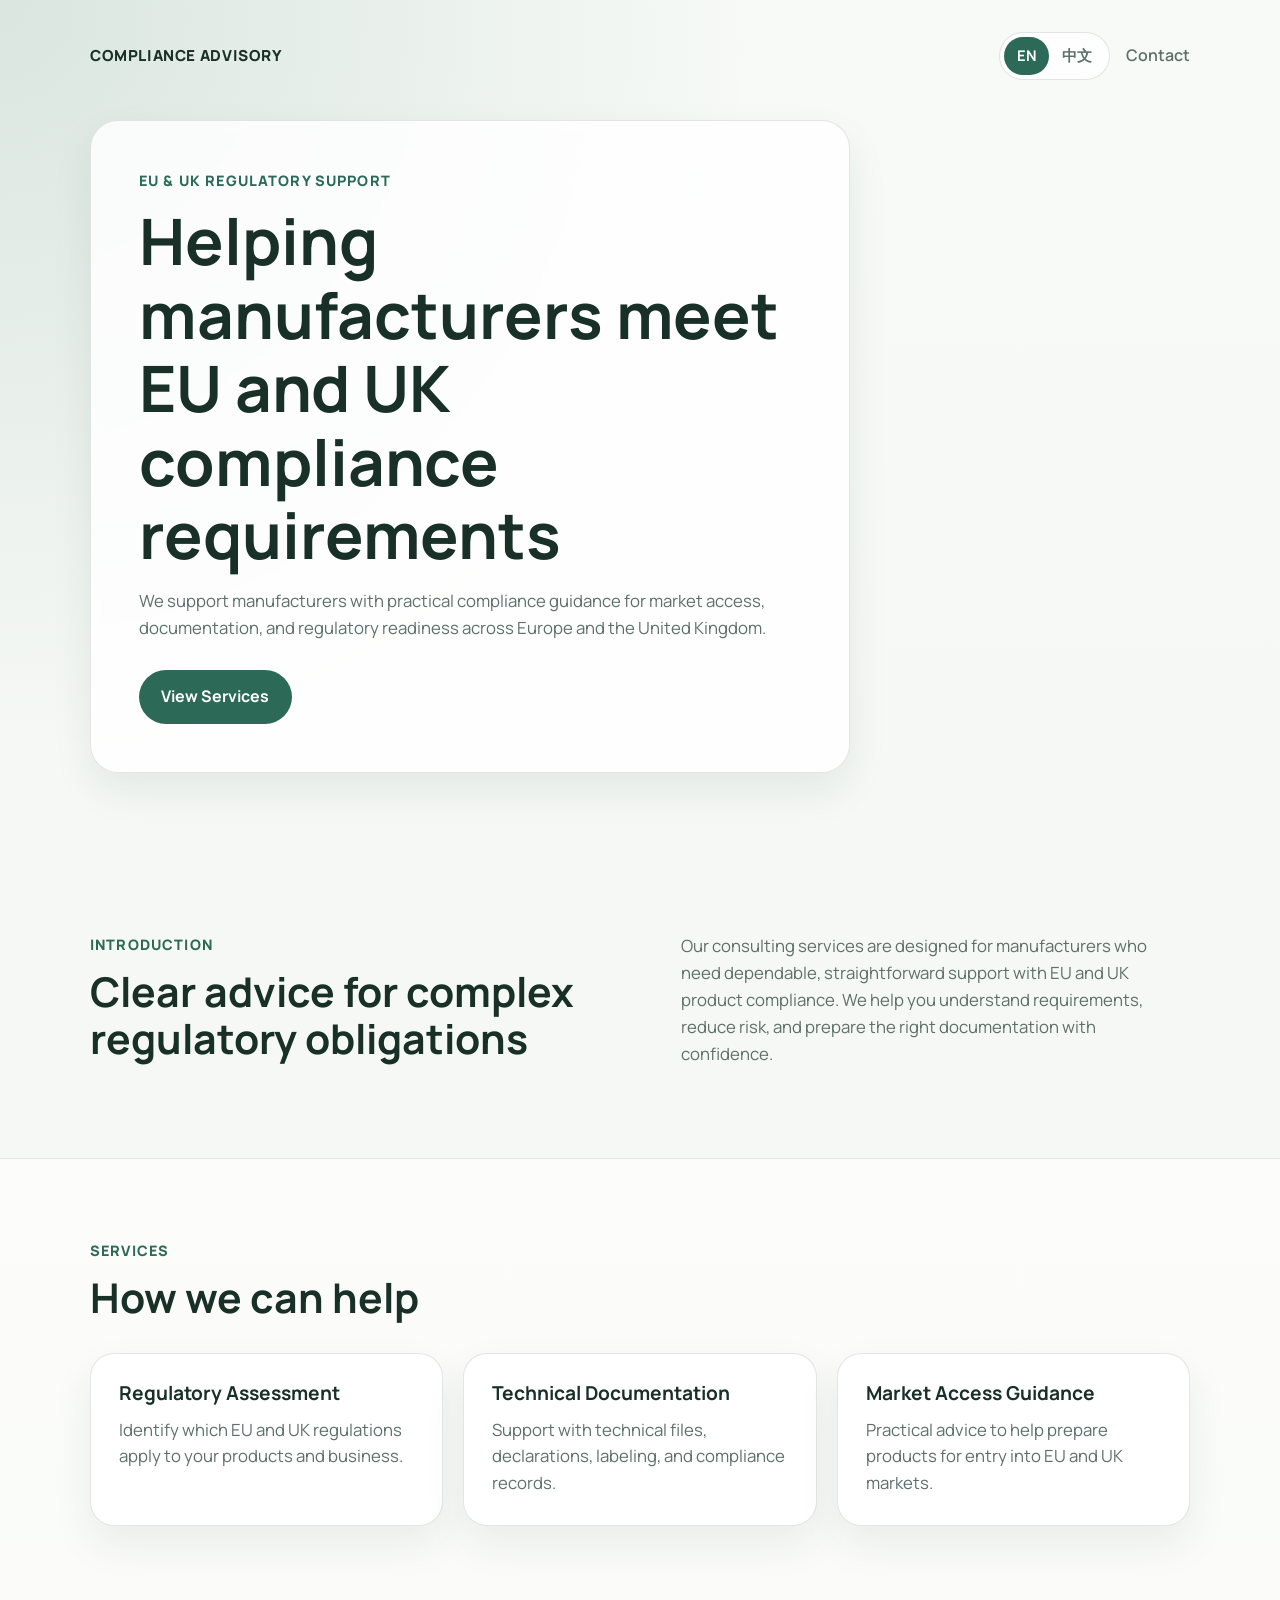
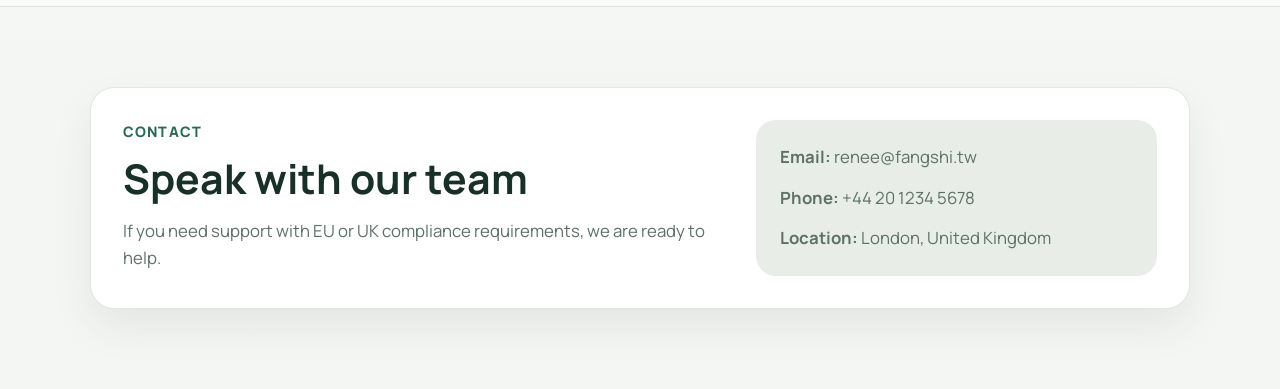
==== index.html @ 6cd319a8 "Initial website" ====
<!DOCTYPE html>
<html lang="en">
<head>
  <meta charset="UTF-8">
  <meta name="viewport" content="width=device-width, initial-scale=1.0">
  <title>EU & UK Compliance Consulting</title>
  <link rel="preconnect" href="https://fonts.googleapis.com">
  <link rel="preconnect" href="https://fonts.gstatic.com" crossorigin>
  <link href="https://fonts.googleapis.com/css2?family=Manrope:wght@400;500;700;800&family=Noto+Sans+TC:wght@400;500;700;900&display=swap" rel="stylesheet">
  <link rel="stylesheet" href="style.css">
</head>
<body>
  <header class="hero">
    <div class="container">
      <nav class="topbar">
        <div class="brand">Compliance Advisory</div>
        <div class="nav-actions">
          <div class="language-switch" aria-label="Language switcher">
            <a class="lang-link active" href="index.html">EN</a>
            <a class="lang-link" href="index-zh.html">中文</a>
          </div>
          <a class="nav-link" href="#contact">Contact</a>
        </div>
      </nav>

      <section class="hero-content">
        <p class="eyebrow">EU & UK Regulatory Support</p>
        <h1>Helping manufacturers meet EU and UK compliance requirements</h1>
        <p class="intro">
          We support manufacturers with practical compliance guidance for market access,
          documentation, and regulatory readiness across Europe and the United Kingdom.
        </p>
        <a class="button" href="#services">View Services</a>
      </section>
    </div>
  </header>

  <main>
    <section class="section" id="about">
      <div class="container grid-two">
        <div>
          <p class="section-label">Introduction</p>
          <h2>Clear advice for complex regulatory obligations</h2>
        </div>
        <p class="section-text">
          Our consulting services are designed for manufacturers who need dependable,
          straightforward support with EU and UK product compliance. We help you
          understand requirements, reduce risk, and prepare the right documentation
          with confidence.
        </p>
      </div>
    </section>

    <section class="section section-alt" id="services">
      <div class="container">
        <p class="section-label">Services</p>
        <h2>How we can help</h2>

        <div class="cards">
          <article class="card">
            <h3>Regulatory Assessment</h3>
            <p>
              Identify which EU and UK regulations apply to your products and business.
            </p>
          </article>

          <article class="card">
            <h3>Technical Documentation</h3>
            <p>
              Support with technical files, declarations, labeling, and compliance records.
            </p>
          </article>

          <article class="card">
            <h3>Market Access Guidance</h3>
            <p>
              Practical advice to help prepare products for entry into EU and UK markets.
            </p>
          </article>
        </div>
      </div>
    </section>

    <section class="section" id="contact">
      <div class="container contact-box">
        <div>
          <p class="section-label">Contact</p>
          <h2>Speak with our team</h2>
          <p class="section-text">
            If you need support with EU or UK compliance requirements, we are ready to help.
          </p>
        </div>

        <div class="contact-details">
          <p><strong>Email:</strong> renee@fangshi.tw</p>
          <p><strong>Phone:</strong> +44 20 1234 5678</p>
          <p><strong>Location:</strong> London, United Kingdom</p>
        </div>
      </div>
    </section>
  </main>
</body>
</html>
---- style.css ----
:root {
  --bg: #f4f6f3;
  --surface: #ffffff;
  --surface-soft: #e8eee7;
  --text: #183028;
  --muted: #5d7069;
  --accent: #2c6a57;
  --accent-dark: #1d4e40;
  --border: rgba(24, 48, 40, 0.12);
  --shadow: 0 18px 40px rgba(24, 48, 40, 0.08);
}

* {
  box-sizing: border-box;
}

html {
  scroll-behavior: smooth;
}

body {
  margin: 0;
  font-family: "Manrope", sans-serif;
  color: var(--text);
  background:
    radial-gradient(circle at top left, rgba(44, 106, 87, 0.14), transparent 32%),
    linear-gradient(180deg, #f7faf7 0%, var(--bg) 100%);
  line-height: 1.6;
}

body.lang-zh {
  font-family: "Noto Sans TC", "Manrope", sans-serif;
}

a {
  color: inherit;
  text-decoration: none;
}

.container {
  width: min(1100px, calc(100% - 2rem));
  margin: 0 auto;
}

.hero {
  padding: 1.5rem 0 5rem;
}

.topbar {
  display: flex;
  align-items: center;
  justify-content: space-between;
  padding: 0.5rem 0 2.5rem;
}

.nav-actions {
  display: flex;
  align-items: center;
  gap: 1rem;
}

.brand {
  font-weight: 800;
  letter-spacing: 0.04em;
  text-transform: uppercase;
  font-size: 0.95rem;
}

.nav-link {
  color: var(--muted);
  font-weight: 600;
}

.language-switch {
  display: inline-flex;
  align-items: center;
  padding: 0.25rem;
  border: 1px solid var(--border);
  border-radius: 999px;
  background: rgba(255, 255, 255, 0.75);
}

.lang-link {
  padding: 0.45rem 0.8rem;
  border-radius: 999px;
  color: var(--muted);
  font-size: 0.92rem;
  font-weight: 700;
}

.lang-link.active {
  background: var(--accent);
  color: #fff;
}

.hero-content {
  max-width: 760px;
  padding: 3rem;
  border: 1px solid var(--border);
  border-radius: 28px;
  background: rgba(255, 255, 255, 0.82);
  backdrop-filter: blur(6px);
  box-shadow: var(--shadow);
}

.eyebrow,
.section-label {
  margin: 0 0 0.75rem;
  color: var(--accent);
  font-size: 0.9rem;
  font-weight: 800;
  letter-spacing: 0.08em;
  text-transform: uppercase;
}

h1,
h2,
h3 {
  margin-top: 0;
  line-height: 1.15;
}

h1 {
  margin-bottom: 1rem;
  font-size: clamp(2.4rem, 5vw, 4.6rem);
}

h2 {
  margin-bottom: 1rem;
  font-size: clamp(1.8rem, 3.2vw, 2.8rem);
}

h3 {
  margin-bottom: 0.75rem;
  font-size: 1.2rem;
}

.intro,
.section-text,
.card p,
.contact-details p {
  margin: 0;
  color: var(--muted);
  font-size: 1.05rem;
}

.button {
  display: inline-block;
  margin-top: 1.75rem;
  padding: 0.9rem 1.4rem;
  border-radius: 999px;
  background: var(--accent);
  color: #fff;
  font-weight: 700;
  transition: background 0.2s ease, transform 0.2s ease;
}

.button:hover {
  background: var(--accent-dark);
  transform: translateY(-1px);
}

.section {
  padding: 5rem 0;
}

.section-alt {
  background: rgba(255, 255, 255, 0.62);
  border-top: 1px solid var(--border);
  border-bottom: 1px solid var(--border);
}

.grid-two {
  display: grid;
  grid-template-columns: 1.1fr 1fr;
  gap: 2rem;
  align-items: start;
}

.cards {
  display: grid;
  grid-template-columns: repeat(3, minmax(0, 1fr));
  gap: 1.25rem;
  margin-top: 2rem;
}

.card,
.contact-box {
  border: 1px solid var(--border);
  border-radius: 24px;
  background: var(--surface);
  box-shadow: var(--shadow);
}

.card {
  padding: 1.75rem;
}

.contact-box {
  display: grid;
  grid-template-columns: 1.2fr 0.8fr;
  gap: 2rem;
  padding: 2rem;
}

.contact-details {
  padding: 1.5rem;
  border-radius: 20px;
  background: var(--surface-soft);
}

.contact-details p + p {
  margin-top: 0.85rem;
}

@media (max-width: 800px) {
  .hero-content,
  .contact-box {
    padding: 2rem;
  }

  .grid-two,
  .cards,
  .contact-box {
    grid-template-columns: 1fr;
  }

  .section {
    padding: 4rem 0;
  }
}

@media (max-width: 520px) {
  .topbar {
    align-items: flex-start;
    flex-direction: column;
    gap: 1rem;
    padding-bottom: 2rem;
  }

  .nav-actions {
    width: 100%;
    justify-content: space-between;
  }

  .hero {
    padding-bottom: 4rem;
  }

  .hero-content {
    padding: 1.5rem;
    border-radius: 20px;
  }
}
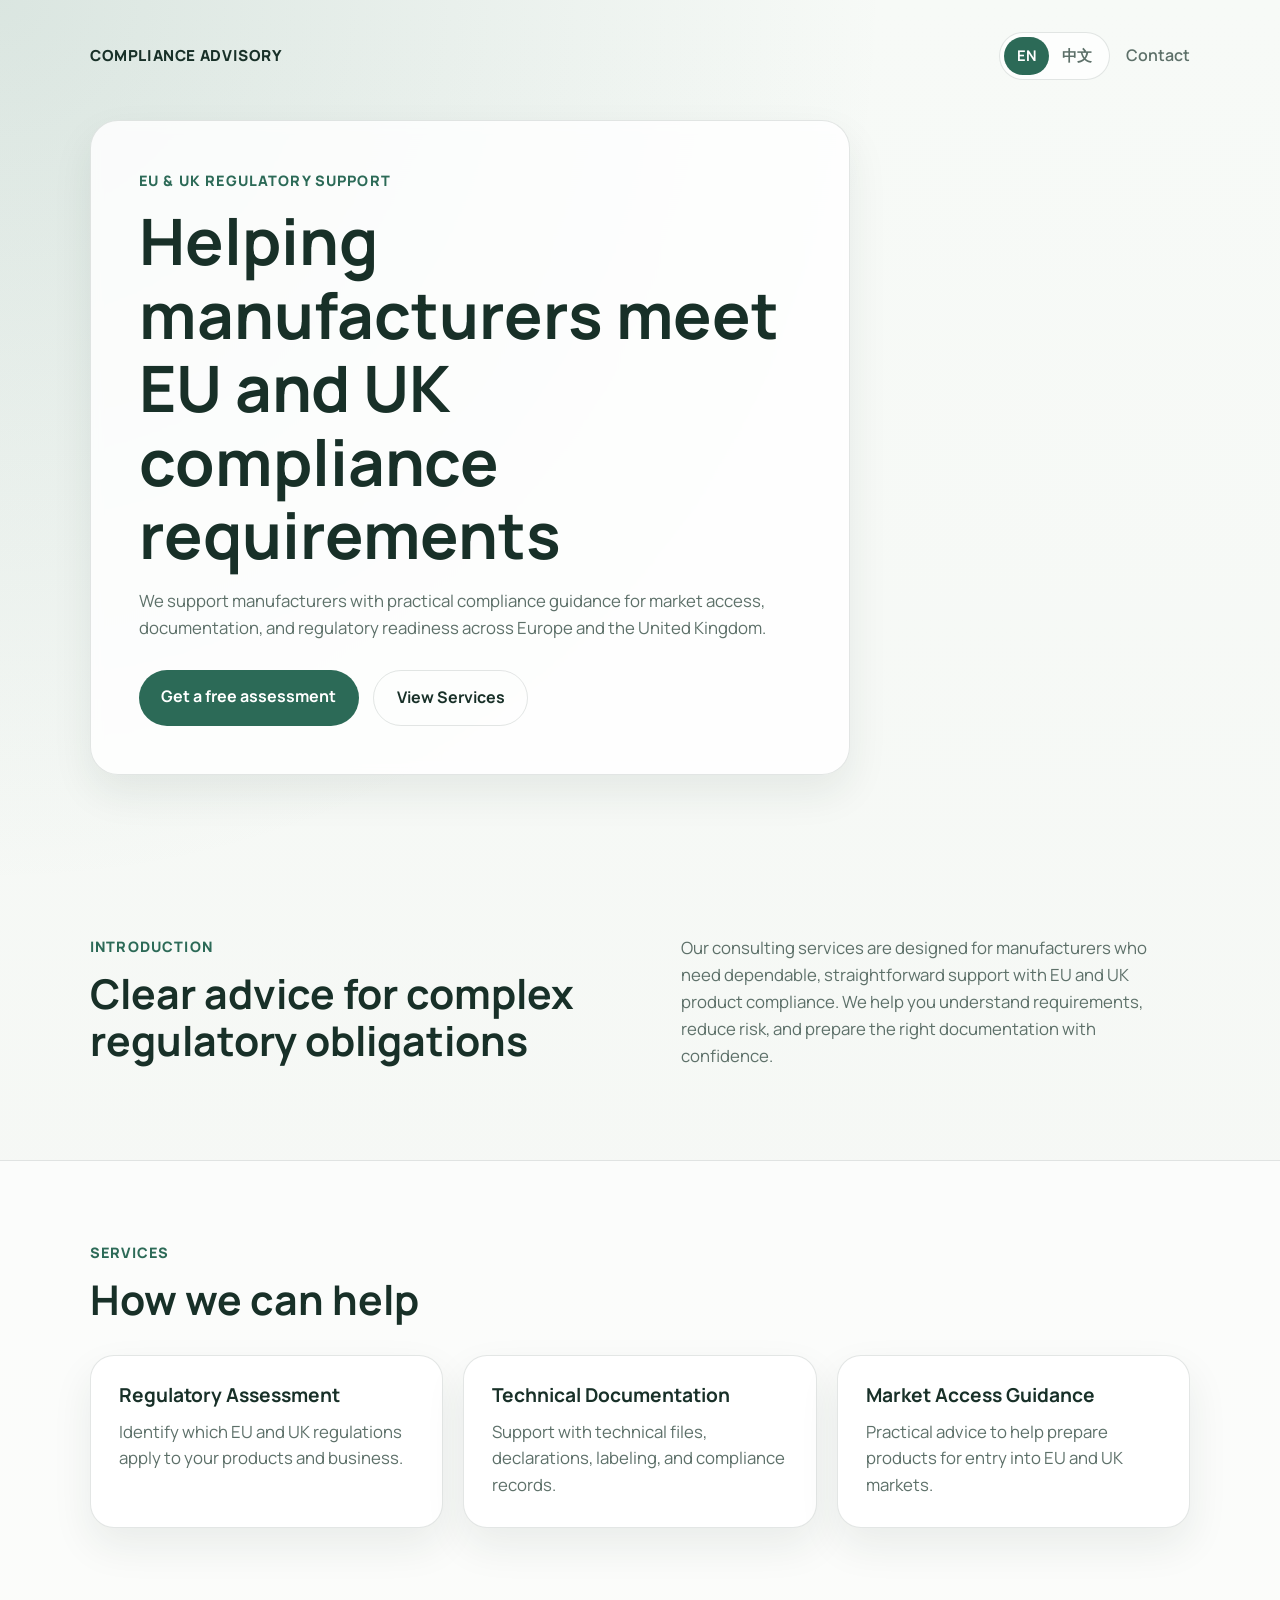
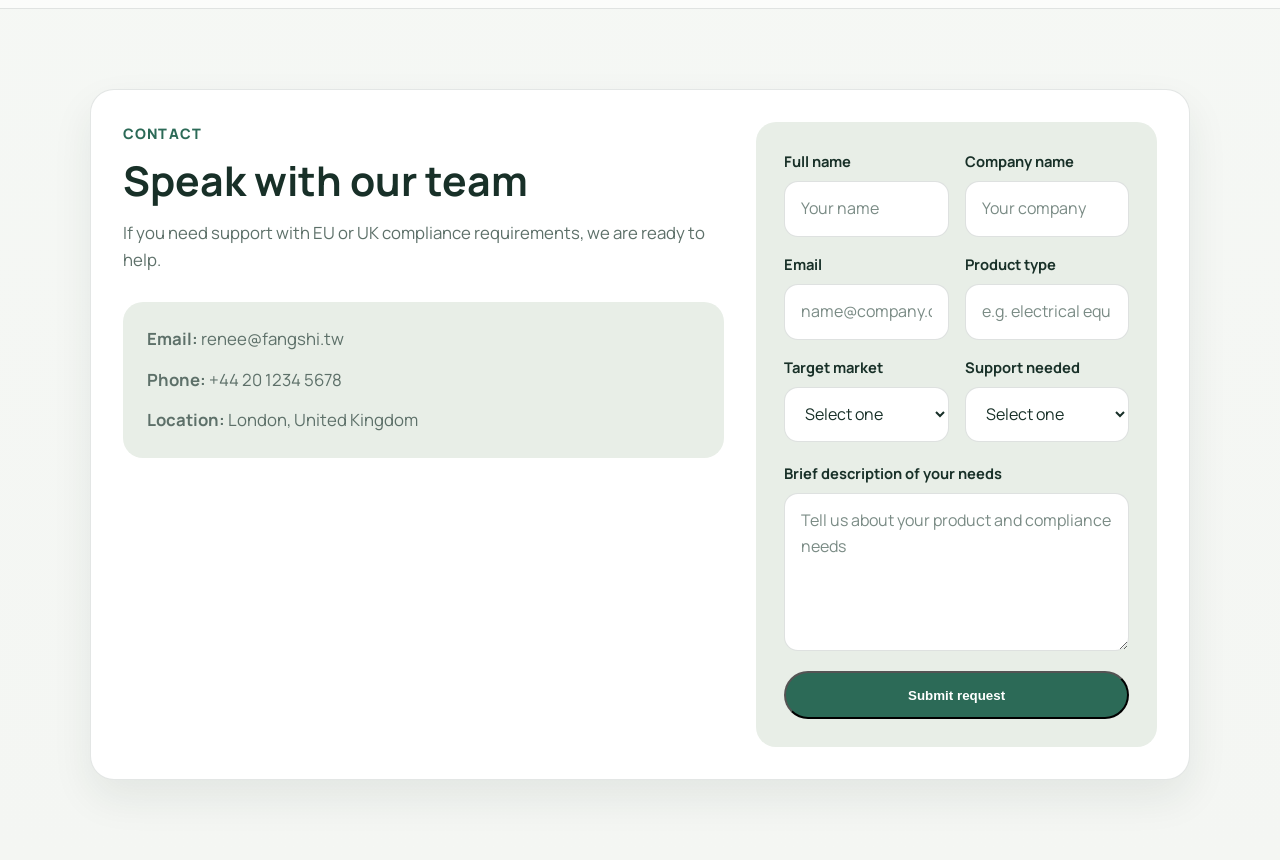
==== commit 922a3be4: "Add contact assessment form" ====
--- a/index.html
+++ b/index.html
@@ -30,7 +30,10 @@
           We support manufacturers with practical compliance guidance for market access,
           documentation, and regulatory readiness across Europe and the United Kingdom.
         </p>
-        <a class="button" href="#services">View Services</a>
+        <div class="hero-actions">
+          <a class="button" href="#contact">Get a free assessment</a>
+          <a class="button button-secondary" href="#services">View Services</a>
+        </div>
       </section>
     </div>
   </header>
@@ -89,15 +92,65 @@
           <p class="section-text">
             If you need support with EU or UK compliance requirements, we are ready to help.
           </p>
+          <div class="contact-details">
+            <p><strong>Email:</strong> renee@fangshi.tw</p>
+            <p><strong>Phone:</strong> +44 20 1234 5678</p>
+            <p><strong>Location:</strong> London, United Kingdom</p>
+          </div>
         </div>
 
-        <div class="contact-details">
-          <p><strong>Email:</strong> renee@fangshi.tw</p>
-          <p><strong>Phone:</strong> +44 20 1234 5678</p>
-          <p><strong>Location:</strong> London, United Kingdom</p>
-        </div>
+        <form class="contact-form">
+          <div class="form-grid">
+            <label class="field">
+              <span>Full name</span>
+              <input type="text" name="full_name" placeholder="Your name">
+            </label>
+
+            <label class="field">
+              <span>Company name</span>
+              <input type="text" name="company_name" placeholder="Your company">
+            </label>
+
+            <label class="field">
+              <span>Email</span>
+              <input type="email" name="email" placeholder="name@company.com">
+            </label>
+
+            <label class="field">
+              <span>Product type</span>
+              <input type="text" name="product_type" placeholder="e.g. electrical equipment">
+            </label>
+
+            <label class="field">
+              <span>Target market</span>
+              <select name="target_market">
+                <option value="">Select one</option>
+                <option value="EU">EU</option>
+                <option value="UK">UK</option>
+                <option value="EU & UK">EU & UK</option>
+              </select>
+            </label>
+
+            <label class="field">
+              <span>Support needed</span>
+              <select name="support_needed">
+                <option value="">Select one</option>
+                <option value="Regulatory assessment">Regulatory assessment</option>
+                <option value="Technical documentation">Technical documentation</option>
+                <option value="Market access guidance">Market access guidance</option>
+              </select>
+            </label>
+          </div>
+
+          <label class="field">
+            <span>Brief description of your needs</span>
+            <textarea name="message" rows="5" placeholder="Tell us about your product and compliance needs"></textarea>
+          </label>
+
+          <button class="button" type="submit">Submit request</button>
+        </form>
       </div>
     </section>
   </main>
-</body>
+ </body>
 </html>
--- a/style.css
+++ b/style.css
@@ -144,9 +144,15 @@
   font-size: 1.05rem;
 }
 
+.hero-actions {
+  display: flex;
+  flex-wrap: wrap;
+  gap: 0.9rem;
+  margin-top: 1.75rem;
+}
+
 .button {
   display: inline-block;
-  margin-top: 1.75rem;
   padding: 0.9rem 1.4rem;
   border-radius: 999px;
   background: var(--accent);
@@ -160,6 +166,16 @@
   transform: translateY(-1px);
 }
 
+.button-secondary {
+  background: transparent;
+  color: var(--text);
+  border: 1px solid var(--border);
+}
+
+.button-secondary:hover {
+  background: rgba(255, 255, 255, 0.9);
+}
+
 .section {
   padding: 5rem 0;
 }
@@ -204,6 +220,7 @@
 }
 
 .contact-details {
+  margin-top: 1.75rem;
   padding: 1.5rem;
   border-radius: 20px;
   background: var(--surface-soft);
@@ -211,6 +228,55 @@
 
 .contact-details p + p {
   margin-top: 0.85rem;
+}
+
+.contact-form {
+  display: flex;
+  flex-direction: column;
+  gap: 1.25rem;
+  padding: 1.75rem;
+  border-radius: 20px;
+  background: var(--surface-soft);
+}
+
+.form-grid {
+  display: grid;
+  grid-template-columns: repeat(2, minmax(0, 1fr));
+  gap: 1rem;
+}
+
+.field {
+  display: flex;
+  flex-direction: column;
+  gap: 0.45rem;
+}
+
+.field span {
+  font-size: 0.92rem;
+  font-weight: 700;
+  color: var(--text);
+}
+
+.field input,
+.field select,
+.field textarea {
+  width: 100%;
+  padding: 0.9rem 1rem;
+  border: 1px solid rgba(24, 48, 40, 0.14);
+  border-radius: 14px;
+  background: #fff;
+  color: var(--text);
+  font: inherit;
+}
+
+.field input::placeholder,
+.field textarea::placeholder {
+  color: #7a8b85;
+}
+
+.field textarea {
+  resize: vertical;
+  min-height: 140px;
 }
 
 @media (max-width: 800px) {
@@ -221,6 +287,7 @@
 
   .grid-two,
   .cards,
+  .form-grid,
   .contact-box {
     grid-template-columns: 1fr;
   }
